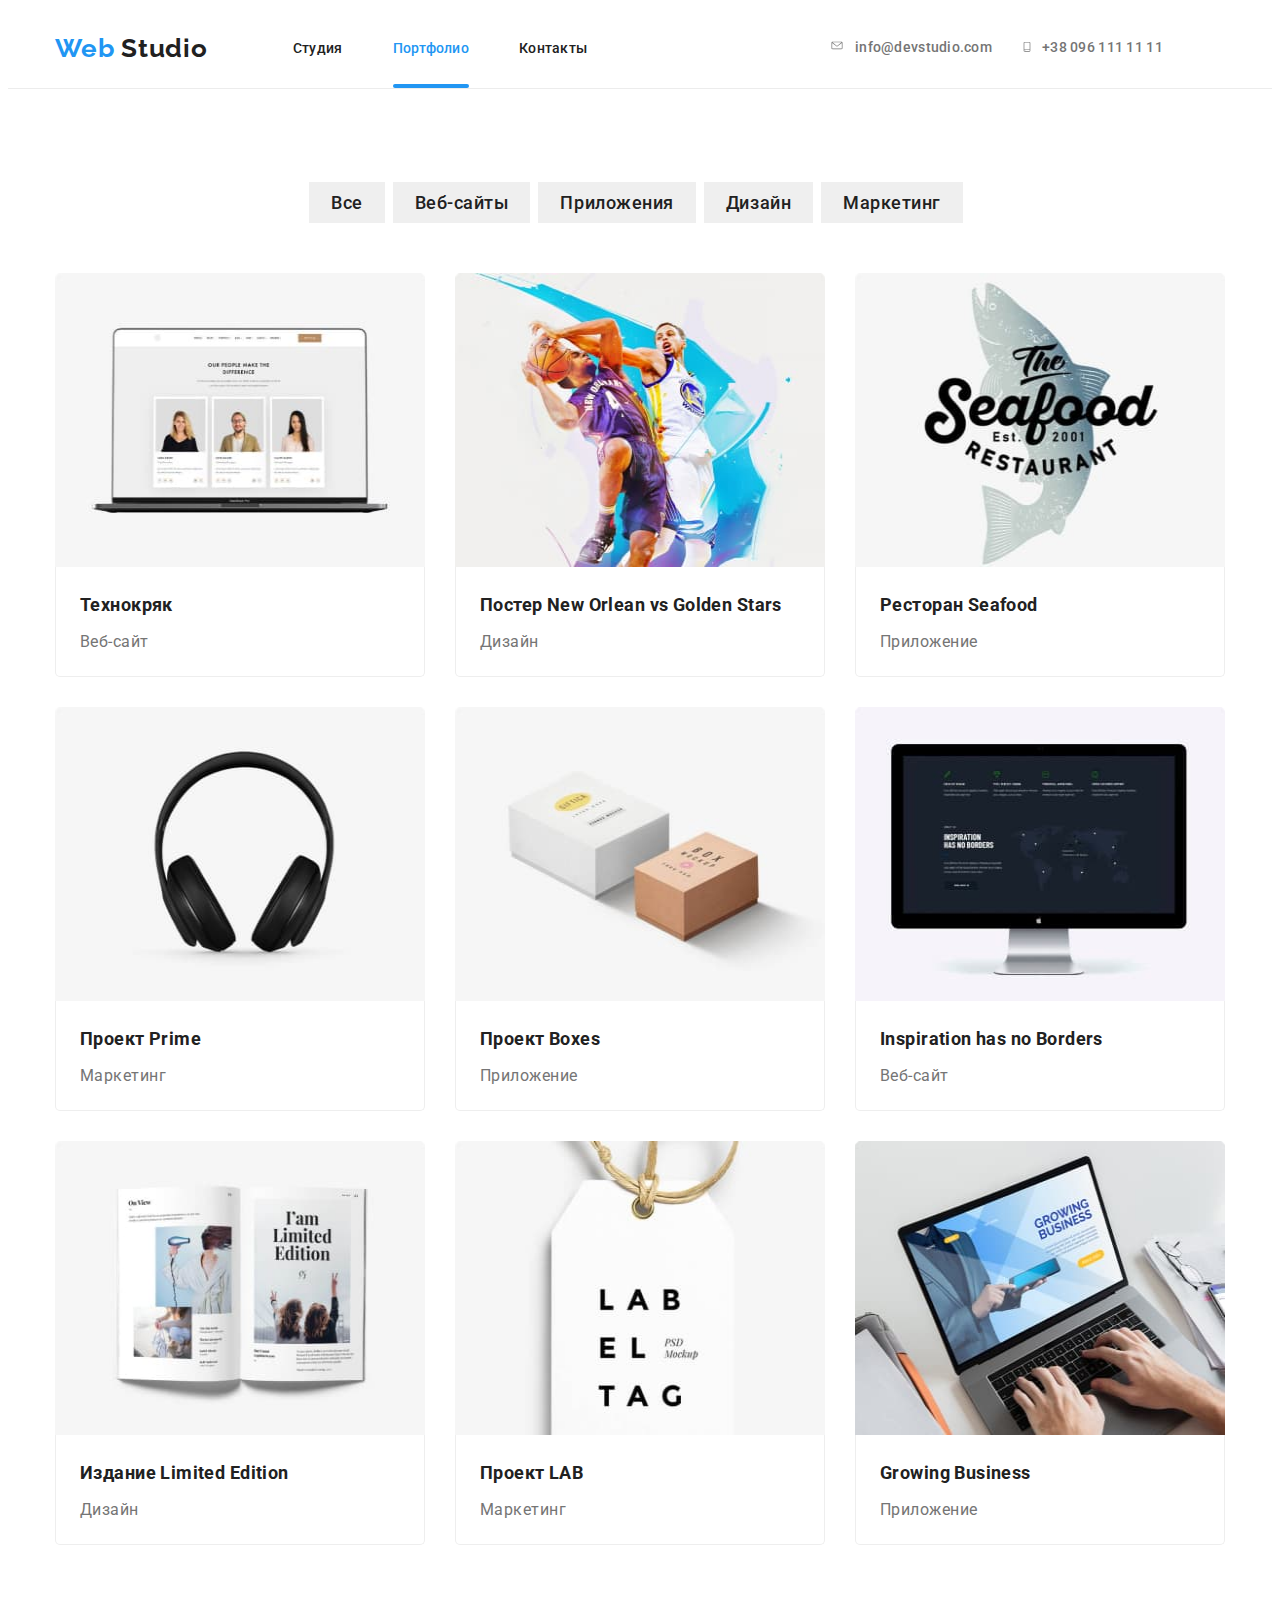
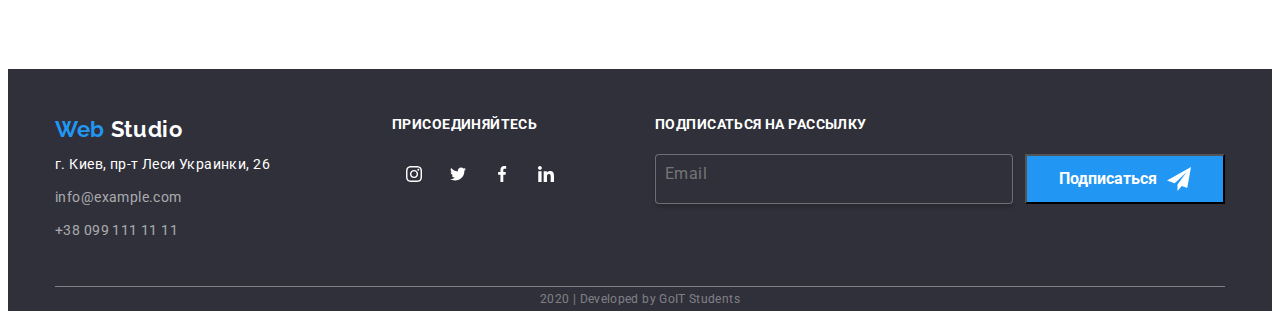
==== Portfolio.html @ 29124681 "Add files via upload" ====
<!DOCTYPE html>
<html lang="en">
  <head>
    <meta charset="UTF-8" />
    <meta name="viewport" content="width=p, initial-scale=1.0" />
    <title>goit-markup-hw</title>
    <link
      href="https://fonts.googleapis.com/css2?family=Raleway:wght@700&family=Roboto:wght@400;500;700&display=swap"
      rel="stylesheet"
    />
    <link rel="stylesheet" href="./css/portfolio.min.css" />
  </head>
  <body>
    <!--Шапка-->
    <header class="header">
      <div class="contener header-flex">
         <a href="./index.html" class="header-logo"><span class="logo"> Web </span> Studio</a>
         <nav class="header-nav">
           <button type="button" class="button__hmenu is-open" data-menu-button>
            <svg class="button__svg" width="40" height="40">
              <use class="cross" href=./images/sprite1.svg#icon-hmenu></use>
              <use class="menu" href=./images/sprite1.svg#icon-hcross></use>
            </svg>
           </button>
           <div class="head__menu" data-menu>
            <ul class="header-list">
              <li class="haeder-item"><a href="./index.html" class="haeder-link ">Студия</a></li>
              <li class="haeder-item"><a href="./Portfolio.html" class="haeder-link active">Портфолио</a></li>
              <li class="haeder-item"><a href="" class="haeder-link">Контакты</a></li>
            </ul>
            <address class="haedernav-address">
               <ul class="header-address">
                 <li class="haeder-info">
                  <a href="" class="hinfo-link">
                    <svg class="hinfo__envelope">
                      <use href=./images/sprite.svg#icon-henvelope></use>
                    </svg>
                   <span class="info-convert">info@devstudio.com</span> 
                  </a>
                 </li>
                 <li class="haeder-info">
                  
                    <a href="" class="hinfo-link">
                      <svg class="hinfo__smartphone">
                        <use href=./images/sprite.svg#icon-hsmartphone></use>
                      </svg>
                     <span class="info-span">+38 096 111 11 11</span></a>
                  </li>
               </ul>
            </address>     
            </div>  
         </nav>
      </div>
    </header>
    <!--Кнопки-->
    <section class="Button">
      <div class="contener btnpadding">
      <h2 class="Picture-visibl">Кнопки</h2>
      <ul class="button-list">
        <li class="button__item"><button type="button" class="button-link">Все</button></li>
        <li class="button__item"><button type="button" class="button-link">Веб-сайты</button></li>
        <li class="button__item"><button type="button" class="button-link">Приложения</button></li>
        <li class="button__item"><button type="button" class="button-link">Дизайн</button></li>
        <li class="button__item"><button type="button" class="button-link">Маркетинг</button></li>
      </ul>
      </div>
    </section>
    <!--Картинки-->
    <section class="Picture">
      <div class="contener">
         <h1 class="Picture-visibl">Наши работы</h1>
         <ul class="picture-list">
           <li class="picture-item">
              <a href="" class="picture-link">
              
                <img 
                src="./images/portpholio/img.jpg"
                alt="Веб-сайты"
                class="picture__img"
                />
                <p class="picture-fon">
                  Технокряк это современная площадка распространения коронавируса.
                  Компании используют эту платформу для цифрового шпионажа и атак
                  на защищённые сервера конкурентов.
                </p>
              <div class="picture-footer">
                  <h3 class="item-h3">Технокряк</h3>
                  <p class="picture-p">Веб-сайт</p>
                </div>
               
               
               
             </a>
           </li>
           <li class="picture-item">
             <a href="" class="picture-link">
              <img
              src="./images/portpholio/img1.jpg"
              alt="Постер"
              class="picture__img"
            />
            <p class="picture-fon">
              Технокряк это современная площадка распространения коронавируса.
              Компании используют эту платформу для цифрового шпионажа и атак
              на защищённые сервера конкурентов.
            </p>
            <div class="picture-footer">
            <h3 class="item-h3">Постер New Orlean vs Golden Stars</h3>
            <p class="picture-p">Дизайн</p>
            </div>
           
              
           
          </a>
           </li>
           <li class="picture-item">
          <a href="" class="picture-link">
            <img
              src="./images/portpholio/img2.jpg"
              alt="Веб-сайты"
              class="picture__img"
            />
            <p class="picture-fon">
              Технокряк это современная площадка распространения коронавируса.
              Компании используют эту платформу для цифрового шпионажа и атак
              на защищённые сервера конкурентов.
          </p>
            <div class="picture-footer">
            <h3 class="item-h3">Ресторан Seafood</h3>
            <p class="picture-p">Приложение</p>
            </div>

            
      
          </a>
           </li>
           <li class="picture-item">
          <a href="" class="picture-link">
            <img
              src="./images/portpholio/img3.jpg"
              alt="Веб-сайты"
              class="picture__img"
            />
            <p class="picture-fon">
              Технокряк это современная площадка распространения коронавируса.
              Компании используют эту платформу для цифрового шпионажа и атак
              на защищённые сервера конкурентов.
            </p>
            <div class="picture-footer">
            <h3 class="item-h3">Проект Prime</h3>
            <p class="picture-p">Маркетинг</p>
            </div>
            
              
          
          </a>
           </li>
           <li class="picture-item">
          <a href="" class="picture-link">
            <img
              src="./images/portpholio/img4.jpg"
              alt="Веб-сайты"
              class="picture__img"
            />
            <p class="picture-fon">
              Технокряк это современная площадка распространения коронавируса.
              Компании используют эту платформу для цифрового шпионажа и атак
              на защищённые сервера конкурентов.
            </p>
            <div class="picture-footer">
            <h3 class="item-h3">Проект Boxes</h3>
            <p class="picture-p">Приложение</p>
            </div>
            
              
           
          </a>
          </li>
          <li class="picture-item">
          <a href="" class="picture-link">
            <img
              src="./images/portpholio/img5.jpg"
              alt="Веб-сайты"
              class="picture__img"
            />
            <p class="picture-fon">
              Технокряк это современная площадка распространения коронавируса.
              Компании используют эту платформу для цифрового шпионажа и атак
              на защищённые сервера конкурентов.
            </p>
            <div class="picture-footer">
            <h3 class="item-h3">Inspiration has no Borders</h3>
            <p class="picture-p">Веб-сайт</p>
            </div>
              
        
          </a>
          </li>
          <li class="picture-item">
          <a href="" class="picture-link">
            <img
              src="./images/portpholio/img6.jpg"
              alt="Веб-сайты"
              class="picture__img"
            />
            <p class="picture-fon">
              Технокряк это современная площадка распространения коронавируса.
              Компании используют эту платформу для цифрового шпионажа и атак
              на защищённые сервера конкурентов.
            </p>
            <div class="picture-footer">
            <h3 class="item-h3">Издание Limited Edition</h3>
            <p class="picture-p">Дизайн</p>
            </div>
            
              
            
          </a>
          </li>
          <li class="picture-item">
          <a href="" class="picture-link">
            <img
              src="./images/portpholio/img7.jpg"
              alt="Веб-сайты"
              class="picture__img"
            />
            <p class="picture-fon">
              Технокряк это современная площадка распространения коронавируса.
              Компании используют эту платформу для цифрового шпионажа и атак
              на защищённые сервера конкурентов.
            </p>
            <div class="picture-footer">
            <h3 class="item-h3">Проект LAB</h3>
            <p class="picture-p">Маркетинг</p>
            </div>
            
              
            
          </a>
          </li>
          <li class="picture-item">
          <a href="" class="picture-link">
            <img
              src="./images/portpholio/img8.jpg"
              alt="Веб-сайты"
              class="picture__img"
            />
            <p class="picture-fon">
              Технокряк это современная площадка распространения коронавируса.
              Компании используют эту платформу для цифрового шпионажа и атак
              на защищённые сервера конкурентов.
            </p>
            <div class="picture-footer">
            <h3 class="item-h3">Growing Business</h3>
            <p class="picture-p">Приложение</p>
            </div>
                
          </a>
          </li>
         </ul>
      </div>
    </section>
    <!--Подвал-->
    <footer class="footer">
      <div class="contener footer-padding footer-flex">
      <section class="coordinat">
        <h2 class="Picture-visibl"> наши координаты</h2>
        <a href="" class="footer-logo"
          ><span class="logo"> Web </span> Studio</a>
        <address>
          <p class="footer-addres">г. Киев, пр-т Леси Украинки, 26</p>
          <ul class="faddress-list">
            <li class="faddress-item"><a href="" class="footer-info">info@example.com</a></li>
            <li class="faddress-item">
              <a href="tel:+380961111111" class="footer-info"
                >+38 099 111 11 11</a
              >
            </li>
          </ul>
        </address>
      </section>
      <section >
        <h2 class="footer-h flink prisoed">присоединяйтесь</h2>
        <ul class="flink-list">
          <li class="footer-link">
            <a href="" aria-label="ссылка на Инстаграм" class="flink-link"
              ><svg class="footer__svg">
                <use href=./images/sprite.svg#icon-footerinstagram></use>
              </svg></a>
          </li>
          <li class="footer-link">
            <a href="" aria-label="ссылка на Твиттер" class="flink-link"
              ><svg class="footer__svg">
                <use href=./images/sprite.svg#icon-footertwitter></use>
              </svg></a>
          </li>
          <li class="footer-link">
            <a href="" aria-label="ссылка на Фейсбук" class="flink-link"
              ><svg class="footer__svg">
                <use href=./images/sprite.svg#icon-footerfacebook></use>
              </svg></a>
          </li>
          <li class="footer-link">
            <a href="" aria-label="ссылка на линкИн" class="flink-link"
              ><svg class="footer__svg">
                <use href=./images/sprite.svg#icon-footerlinkedin></use>
              </svg></a>
          </li>
        </ul>
      </section>

      <section>
        <h2 class="footer-h flink podpiska">подписаться на рассылку</h2>
        <form action="">
          <div class="fform__div">
            <label >
            <input type="text" class="footer__input" placeholder=" ">
            <span class="fform__span">Email</span>
           </label>
         
          <button class="footer__button">Подписаться</button>
        </div>
        </form>
      </section>
    

      </div>
      <div class="contener">
       <p class="footer-copy">2020 | Developed by GoIT Students</p>
      </div>
     
    </footer>

    <script src="./js/menu.js"></script>
  </body>
</html>
---- css/portfolio.min.css ----
html{-webkit-box-sizing:border-box;box-sizing:border-box}*,*::before,*::after{-webkit-box-sizing:inherit;box-sizing:inherit}body{font-family:Roboto, sans-serif;font-style:normal;font-size:14px;line-height:1.71;letter-spacing:0.03em;color:#757575;background-color:#fff}h1,h2,h3,h4,h5,h6{margin:0;padding:0;color:#212121}p{margin:0}a{display:block;margin:0;padding:0;text-decoration:none}ul{margin:0;padding:0;list-style:none}img{display:block;margin:0;padding:0}.contener{padding-right:15px;padding-left:15px;margin-left:auto;margin-right:auto}@media screen and (min-width: 480px){.contener{width:480px}}@media screen and (min-width: 768px){.contener{width:768px}}@media screen and (min-width: 1200px){.contener{width:1200px}}.header{position:relative;color:#212121;border-bottom:1px solid #ECECEC}.hinfo__envelope{width:16px;height:11px;margin-right:10px;-webkit-transition:fill 250ms cubic-bezier(0.4, 0, 0.2, 1);transition:fill 250ms cubic-bezier(0.4, 0, 0.2, 1);fill:#757575}.hinfo-link:hover .hinfo__envelope{fill:#2196f3}.hinfo-link:focus .hinfo__envelope{fill:#2196f3}.hinfo__smartphone{width:10px;height:14px;margin-right:10px;-webkit-transition:fill 250ms cubic-bezier(0.4, 0, 0.2, 1);transition:fill 250ms cubic-bezier(0.4, 0, 0.2, 1);fill:#757575}.hinfo-link:hover .hinfo__smartphone{fill:#2196f3}.hinfo-link:focus .hinfo__smartphone{fill:#2196f3}.header-logo{margin-right:85px;font-family:Raleway;font-style:normal;font-weight:700;font-size:26px;line-height:1.19;letter-spacing:0.03em;color:#212121}.header .logo{color:#2196f3}.header-flex{display:-webkit-box;display:-ms-flexbox;display:flex;-webkit-box-align:center;-ms-flex-align:center;align-items:center}@media screen and (min-width: 768px){.header-list{display:-webkit-box;display:-ms-flexbox;display:flex;-webkit-box-align:center;-ms-flex-align:center;align-items:center}}@media screen and (min-width: 1200px){.header-address{display:-webkit-box;display:-ms-flexbox;display:flex;-webkit-box-align:center;-ms-flex-align:center;align-items:center}}@media screen and (min-width: 1200px){.header-nav{display:-webkit-box;display:-ms-flexbox;display:flex;-webkit-box-pack:justify;-ms-flex-pack:justify;justify-content:space-between;width:900px}}@media screen and (min-width: 480px){.haeder-item{text-align:center}}@media screen and (min-width: 768px){.haeder-item:not(:last-child){margin-right:50px}}.haeder-link{display:inline-block;padding-top:32px;padding-bottom:32px;font-family:Roboto;font-style:normal;font-weight:500;font-size:14px;line-height:16px;letter-spacing:0.02em;-webkit-transition:color 250ms cubic-bezier(0.4, 0, 0.2, 1);transition:color 250ms cubic-bezier(0.4, 0, 0.2, 1);color:#212121}.haeder-link:hover,.haeder-link:focus{color:#2196f3}.haeder-item:last-child{margin-right:0}@media screen and (min-width: 480px){.haeder-info{display:-webkit-box;display:-ms-flexbox;display:flex;-webkit-box-orient:vertical;-webkit-box-direction:normal;-ms-flex-direction:column;flex-direction:column;-webkit-box-align:center;-ms-flex-align:center;align-items:center}.haeder-info:not(:last-child){margin-bottom:16px}}@media screen and (min-width: 768px){.haeder-info{display:-webkit-box;display:-ms-flexbox;display:flex;-webkit-box-orient:vertical;-webkit-box-direction:normal;-ms-flex-direction:column;flex-direction:column}}@media screen and (min-width: 1200px){.haeder-info{display:-webkit-box;display:-ms-flexbox;display:flex;-webkit-box-orient:horizontal;-webkit-box-direction:normal;-ms-flex-direction:row;flex-direction:row;-webkit-box-align:center;-ms-flex-align:center;align-items:center}.haeder-info:not(:last-child){margin-right:30px;margin-bottom:0px}}.hlink-img{margin-right:10px}.hinfo-link{display:-webkit-box;display:-ms-flexbox;display:flex;font-family:Roboto;font-style:normal;font-weight:500;font-size:14px;line-height:1.14;letter-spacing:0.02em;-webkit-transition:color 250ms cubic-bezier(0.4, 0, 0.2, 1);transition:color 250ms cubic-bezier(0.4, 0, 0.2, 1);color:#757575}.hinfo-link:hover,.hinfo-link:focus{color:#2196f3}.haeder-info:last-child{margin-right:0}.active{position:relative;color:#2196f3}.active::after{position:absolute;bottom:0;left:0;content:'';display:block;width:100%;height:4px;border-radius:2px;background:#2196f3}.button__hmenu{display:block;margin-left:165px;width:40px;height:40px;padding:0;border:none}.button__hmenu .cross{display:none}.button__hmenu.is-open .cross{display:block}.button__hmenu.is-open .menu{display:none}@media screen and (min-width: 768px){.button__hmenu{display:none}}@media screen and (min-width: 480px){.head__menu{display:none;position:absolute;top:100%;left:0;width:100%;background-color:#fff}}@media screen and (min-width: 768px){.head__menu{position:static;display:-webkit-box;display:-ms-flexbox;display:flex;-webkit-box-pack:justify;-ms-flex-pack:justify;justify-content:space-between;-webkit-box-align:center;-ms-flex-align:center;align-items:center;width:500px}}@media screen and (min-width: 1200px){.head__menu{position:static;display:-webkit-box;display:-ms-flexbox;display:flex;-webkit-box-pack:justify;-ms-flex-pack:justify;justify-content:space-between;-webkit-box-align:center;-ms-flex-align:center;align-items:center;position:static;width:870px}}.head__menu.is-open{display:block}.footer{color:#fff;background-color:#2f303a}@media screen and (min-width: 768px){.footer-flex{display:-webkit-box;display:-ms-flexbox;display:flex;-ms-flex-wrap:wrap;flex-wrap:wrap}}@media screen and (min-width: 1200px){.footer-flex{display:-webkit-box;display:-ms-flexbox;display:flex;-webkit-box-pack:justify;-ms-flex-pack:justify;justify-content:space-between}}@media screen and (min-width: 768px){.coordinat{width:50%}}@media screen and (min-width: 1200px){.coordinat{width:250px}}.Picture-visibl{display:none}.footer-padding{padding-top:48px;padding-bottom:28px}.footer-h{font-weight:700;font-size:14px;line-height:1.14;letter-spacing:0.03em;text-transform:uppercase;color:#fff}.footer-logo{margin-bottom:10px;display:inline-block;font-family:Raleway;font-style:normal;font-weight:700;font-size:22px;line-height:1.18;letter-spacing:0.03em;color:#fff;text-align:center}@media screen and (min-width: 480px){.footer-logo{margin-left:163px}}@media screen and (min-width: 768px){.footer-logo{margin-left:115px}}@media screen and (min-width: 1200px){.footer-logo{margin-left:0}}.logo{color:#2196f3}.footer-addres{margin-top:0;margin-bottom:9px;font-family:Roboto;font-style:normal;font-weight:normal;font-size:14px;line-height:1.71;letter-spacing:0.03em}@media screen and (min-width: 480px){.footer-addres{text-align:center}}@media screen and (min-width: 768px){.footer-addres{text-align:left;margin-left:76px}}@media screen and (min-width: 1200px){.footer-addres{margin-left:0}}@media screen and (max-width: 767px){.faddress-list{margin-bottom:60px}}@media screen and (min-width: 1200px){.faddress-list{margin-bottom:0}}.faddress-item{margin-bottom:9px}.faddress-item:last-child{margin-bottom:0}.footer-info{padding:0;margin:0;font-style:normal;font-weight:normal;font-size:14px;line-height:1.71;letter-spacing:0.03em;color:rgba(255,255,255,0.6)}@media screen and (min-width: 480px){.footer-info{text-align:center}}@media screen and (min-width: 768px){.footer-info{text-align:left;margin-left:115px}}@media screen and (min-width: 1200px){.footer-info{margin-left:0}}.flink{margin-bottom:21px}@media screen and (min-width: 480px){.flink{text-align:center}}@media screen and (min-width: 1200px){.flink{text-align:left;margin-left:0}}.flink-list{display:-webkit-box;display:-ms-flexbox;display:flex;-webkit-box-pack:center;-ms-flex-pack:center;justify-content:center}@media screen and (min-width: 480px){.flink-list{margin-bottom:60px}}@media screen and (min-width: 768px){.flink-list{margin-left:100px}}@media screen and (min-width: 1200px){.flink-list{margin-left:0}}@media screen and (min-width: 768px){.prisoed{margin-left:120px}}@media screen and (min-width: 1200px){.prisoed{margin-left:0}}@media screen and (min-width: 768px){.podpiska{margin-left:180px}}@media screen and (min-width: 1200px){.podpiska{margin-left:0}}.flink-link{width:44px;height:44px;border-radius:50%}.flink-link:hover,.flink-link:focus{background-color:#2196f3}.footer__svg{width:20px;height:20px;margin-top:12px;margin-left:12px}.footer-copy{margin-top:0;font-weight:normal;font-size:12px;line-height:2;text-align:center;letter-spacing:0.03em;border-top:1px solid rgba(255,255,255,0.4);color:rgba(255,255,255,0.4)}.footer__svg{width:20px;height:16px}.fform__div{position:relative}@media screen and (min-width: 1200px){.fform__div{display:-webkit-box;display:-ms-flexbox;display:flex}}.footer__input{width:450px;height:50px;margin-bottom:20px;font-family:Roboto;font-style:normal;font-weight:normal;font-size:16px;line-height:20px;color:#fff;background-color:#2f303a;border:1px solid rgba(255,255,255,0.3);-webkit-box-shadow:0px 4px 4px rgba(0,0,0,0.15);box-shadow:0px 4px 4px rgba(0,0,0,0.15);border-radius:4px}@media screen and (min-width: 768px){.footer__input{margin-left:150px}}@media screen and (min-width: 1200px){.footer__input{width:358px;margin-right:12px;margin-left:0}}.fform__span{position:absolute;top:10px;left:155px;font-family:Roboto;font-style:normal;font-weight:normal;font-size:16px;line-height:20px;color:#757575}.footer__input:focus+.fform__span{top:-20px}.footer__input:not(:placeholder-shown)+.fform__span{top:-20px}@media screen and (min-width: 1200px){.fform__span{left:10px}}.footer__button{width:200px;height:50px;font-family:Roboto;font-style:normal;font-weight:bold;font-size:16px;line-height:30px;display:-webkit-box;display:-ms-flexbox;display:flex;-webkit-box-align:center;-ms-flex-align:center;align-items:center;-webkit-box-pack:center;-ms-flex-pack:center;justify-content:center;text-align:center;color:#fff;background-color:#2196f3}@media screen and (min-width: 480px){.footer__button{margin-left:140px}}@media screen and (min-width: 768px){.footer__button{margin-left:270px}}@media screen and (min-width: 1200px){.footer__button{margin-left:0}}.footer__button:after{content:'';width:24px;height:24px;display:block;margin-left:10px;background-image:url(../images/logo/footerSend.svg)}.btnpadding{padding-top:93px}.button-list{padding-bottom:50px;display:-webkit-box;display:-ms-flexbox;display:flex;-ms-flex-wrap:wrap;flex-wrap:wrap;-webkit-box-pack:center;-ms-flex-pack:center;justify-content:center}@media screen and (min-width: 480px){.button__item:nth-child(-n+3){margin-bottom:15px}}@media screen and (min-width: 768px){.button__item:nth-child(-n+3){margin-bottom:0}}.button-link{margin-right:8px;padding-top:6px;padding-right:22px;padding-bottom:6px;padding-left:22px;font-family:Roboto;font-style:normal;font-weight:500;font-size:18px;line-height:1.62;text-align:center;letter-spacing:0.03em;border:none;color:#212121}.button-link:hover,.button-link:focus{color:#fff;background-color:#2196f3}.Picture-visibl{display:none}@media screen and (min-width: 768px){.picture-list{display:-webkit-box;display:-ms-flexbox;display:flex;-ms-flex-wrap:wrap;flex-wrap:wrap}}@media screen and (min-width: 1200px){.picture-list{display:-webkit-box;display:-ms-flexbox;display:flex;-ms-flex-wrap:wrap;flex-wrap:wrap;-webkit-box-align:center;-ms-flex-align:center;align-items:center;padding-bottom:94px}}.picture-item{position:relative;margin-top:0;margin-bottom:30px;border-top-left-radius:5px;border-top-right-radius:5px;overflow:hidden}.picture-item:hover{-webkit-box-shadow:1px 4px 6px rgba(0,0,0,0.16),0px 4px 4px rgba(0,0,0,0.06),0px 1px 1px rgba(0,0,0,0.12);box-shadow:1px 4px 6px rgba(0,0,0,0.16),0px 4px 4px rgba(0,0,0,0.06),0px 1px 1px rgba(0,0,0,0.12)}.picture-item:focus{-webkit-box-shadow:1px 4px 6px rgba(0,0,0,0.16),0px 4px 4px rgba(0,0,0,0.06),0px 1px 1px rgba(0,0,0,0.12);box-shadow:1px 4px 6px rgba(0,0,0,0.16),0px 4px 4px rgba(0,0,0,0.06),0px 1px 1px rgba(0,0,0,0.12)}.picture-link:focus .picture-item{-webkit-box-shadow:1px 4px 6px rgba(0,0,0,0.16),0px 4px 4px rgba(0,0,0,0.06),0px 1px 1px rgba(0,0,0,0.12);box-shadow:1px 4px 6px rgba(0,0,0,0.16),0px 4px 4px rgba(0,0,0,0.06),0px 1px 1px rgba(0,0,0,0.12)}@media screen and (min-width: 480px){.picture-item{width:450px}}@media screen and (min-width: 768px){.picture-item{width:354px}.picture-item:nth-child(2n+1){margin-right:30px}}@media screen and (min-width: 1200px){.picture-item{width:370px;margin-right:30px}.picture-item:nth-child(3n){margin-right:0}}@media screen and (min-width: 480px){.picture__img{width:450px;height:294px}}@media screen and (min-width: 768px){.picture__img{width:354px;height:294px}}@media screen and (min-width: 1200px){.picture__img{width:370px;height:294px}}.picture-footer{padding-left:24px;padding-right:24px;padding-top:20px;border-left:1px solid #eee;border-right:1px solid #eee;border-bottom:1px solid #eee;border-bottom-left-radius:5px;border-bottom-right-radius:5px;overflow:hidden}@media screen and (min-width: 480px){.picture-footer{width:450px}}@media screen and (min-width: 768px){.picture-footer{width:354px}}@media screen and (min-width: 1200px){.picture-footer{width:370px}}.picture-link{display:block}.item-h3{margin-bottom:4px;font-family:Roboto;font-style:normal;font-weight:700;font-size:18px;line-height:2;color:#212121}.picture-p{margin-top:0;margin-bottom:19px;font-family:Roboto;font-style:normal;font-weight:normal;font-size:16px;line-height:1.88;letter-spacing:0.03em;color:#757575}.picture-fon{position:absolute;top:0;left:0;opacity:0;-webkit-transform:translateY(294px);transform:translateY(294px);padding-top:63px;padding-right:24px;padding-bottom:63px;padding-left:24px;-webkit-transition:opacity 250ms cubic-bezier(0.4, 0, 0.2, 1),-webkit-transform 250ms cubic-bezier(0.4, 0, 0.2, 1);transition:opacity 250ms cubic-bezier(0.4, 0, 0.2, 1),-webkit-transform 250ms cubic-bezier(0.4, 0, 0.2, 1);transition:transform 250ms cubic-bezier(0.4, 0, 0.2, 1),opacity 250ms cubic-bezier(0.4, 0, 0.2, 1);transition:transform 250ms cubic-bezier(0.4, 0, 0.2, 1),opacity 250ms cubic-bezier(0.4, 0, 0.2, 1),-webkit-transform 250ms cubic-bezier(0.4, 0, 0.2, 1);font-weight:500;font-size:18px;line-height:1,55;color:#fff;background-color:#2196f3}@media screen and (min-width: 480px){.picture-fon{width:450px;height:294px}}@media screen and (min-width: 768px){.picture-fon{width:354px;height:294px}}@media screen and (min-width: 1200px){.picture-fon{width:370px;height:294px}}.picture-item:hover .picture-fon{-webkit-transform:translateY(0);transform:translateY(0);opacity:0.8}.picture-link:focus .picture-fon{-webkit-transform:translateY(0);transform:translateY(0);opacity:0.8}.picture-item:focus{-webkit-box-shadow:1px 4px 6px rgba(0,0,0,0.16),0px 4px 4px rgba(0,0,0,0.06),0px 1px 1px rgba(0,0,0,0.12);box-shadow:1px 4px 6px rgba(0,0,0,0.16),0px 4px 4px rgba(0,0,0,0.06),0px 1px 1px rgba(0,0,0,0.12)}.picture-link:focus{-webkit-box-shadow:1px 4px 6px rgba(0,0,0,0.16),0px 4px 4px rgba(0,0,0,0.06),0px 1px 1px rgba(0,0,0,0.12);box-shadow:1px 4px 6px rgba(0,0,0,0.16),0px 4px 4px rgba(0,0,0,0.06),0px 1px 1px rgba(0,0,0,0.12)}.picture-item:focus .picture-fon{-webkit-transform:translateY(0);transform:translateY(0);opacity:0.8}
/*# sourceMappingURL=portfolio.min.css.map */
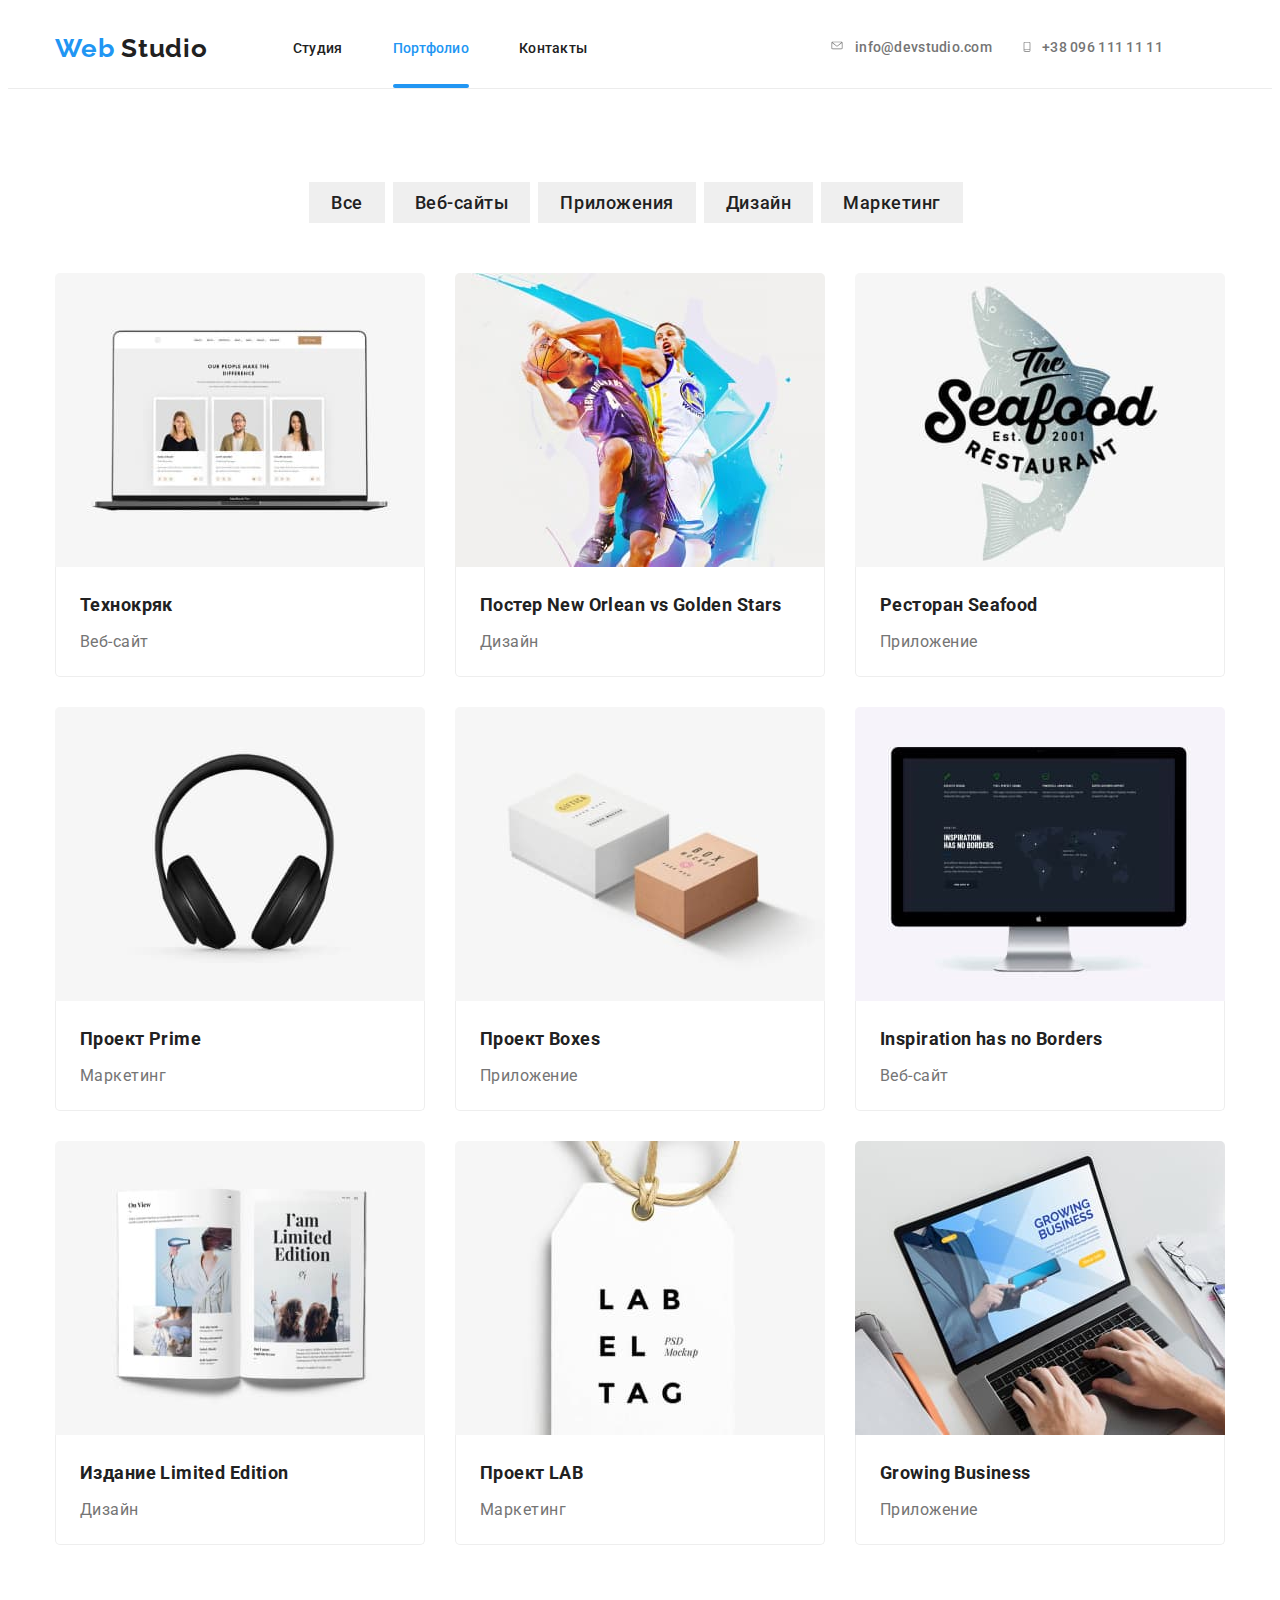
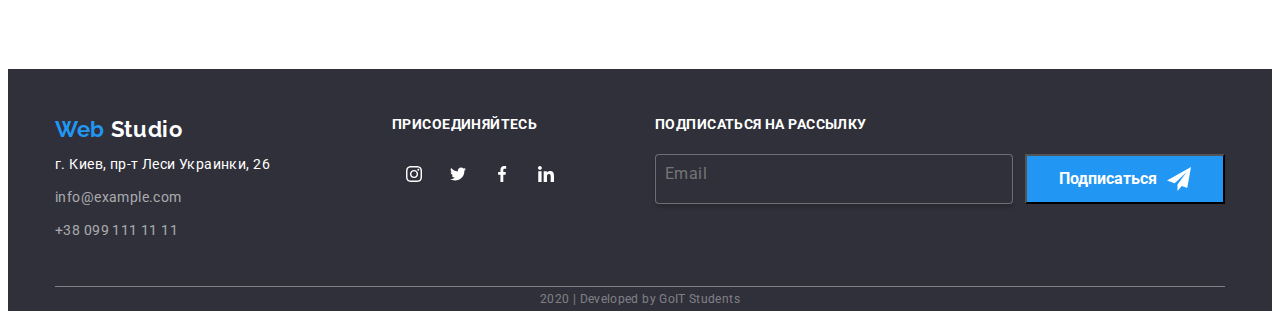
==== commit c2914d6e: "Add files via upload" ====
--- a/Portfolio.html
+++ b/Portfolio.html
@@ -74,6 +74,7 @@
               <a href="" class="picture-link">
               
                 <img 
+                srcset="./images/portfolio/img.jpg 1x, ./images/portfolio/img@2x.jpg 2x"
                 src="./images/portpholio/img.jpg"
                 alt="Веб-сайты"
                 class="picture__img"
@@ -95,6 +96,7 @@
            <li class="picture-item">
              <a href="" class="picture-link">
               <img
+              srcset="./images/portfolio/img1.jpg 1x, ./images/portfolio/img1@2x.jpg 2x"
               src="./images/portpholio/img1.jpg"
               alt="Постер"
               class="picture__img"
@@ -116,6 +118,7 @@
            <li class="picture-item">
           <a href="" class="picture-link">
             <img
+            srcset="./images/portfolio/img2.jpg 1x, ./images/portfolio/img2@2x.jpg 2x"
               src="./images/portpholio/img2.jpg"
               alt="Веб-сайты"
               class="picture__img"
@@ -137,6 +140,7 @@
            <li class="picture-item">
           <a href="" class="picture-link">
             <img
+            srcset="./images/portfolio/img3.jpg 1x, ./images/portfolio/img3@2x.jpg 2x"
               src="./images/portpholio/img3.jpg"
               alt="Веб-сайты"
               class="picture__img"
@@ -158,6 +162,7 @@
            <li class="picture-item">
           <a href="" class="picture-link">
             <img
+            srcset="./images/portfolio/img4.jpg 1x, ./images/portfolio/img4@2x.jpg 2x"
               src="./images/portpholio/img4.jpg"
               alt="Веб-сайты"
               class="picture__img"
@@ -179,6 +184,7 @@
           <li class="picture-item">
           <a href="" class="picture-link">
             <img
+            srcset="./images/portfolio/img5.jpg 1x, ./images/portfolio/img5@2x.jpg 2x"
               src="./images/portpholio/img5.jpg"
               alt="Веб-сайты"
               class="picture__img"
@@ -199,6 +205,7 @@
           <li class="picture-item">
           <a href="" class="picture-link">
             <img
+            srcset="./images/portfolio/img6.jpg 1x, ./images/portfolio/img6@2x.jpg 2x"
               src="./images/portpholio/img6.jpg"
               alt="Веб-сайты"
               class="picture__img"
@@ -220,6 +227,7 @@
           <li class="picture-item">
           <a href="" class="picture-link">
             <img
+            srcset="./images/portfolio/img7.jpg 1x, ./images/portfolio/img7@2x.jpg 2x"
               src="./images/portpholio/img7.jpg"
               alt="Веб-сайты"
               class="picture__img"
@@ -241,6 +249,7 @@
           <li class="picture-item">
           <a href="" class="picture-link">
             <img
+            srcset="./images/portfolio/img8.jpg 1x, ./images/portfolio/img8@2x.jpg 2x"
               src="./images/portpholio/img8.jpg"
               alt="Веб-сайты"
               class="picture__img"
--- a/css/portfolio.min.css
+++ b/css/portfolio.min.css
@@ -1,2 +1,2 @@
-html{-webkit-box-sizing:border-box;box-sizing:border-box}*,*::before,*::after{-webkit-box-sizing:inherit;box-sizing:inherit}body{font-family:Roboto, sans-serif;font-style:normal;font-size:14px;line-height:1.71;letter-spacing:0.03em;color:#757575;background-color:#fff}h1,h2,h3,h4,h5,h6{margin:0;padding:0;color:#212121}p{margin:0}a{display:block;margin:0;padding:0;text-decoration:none}ul{margin:0;padding:0;list-style:none}img{display:block;margin:0;padding:0}.contener{padding-right:15px;padding-left:15px;margin-left:auto;margin-right:auto}@media screen and (min-width: 480px){.contener{width:480px}}@media screen and (min-width: 768px){.contener{width:768px}}@media screen and (min-width: 1200px){.contener{width:1200px}}.header{position:relative;color:#212121;border-bottom:1px solid #ECECEC}.hinfo__envelope{width:16px;height:11px;margin-right:10px;-webkit-transition:fill 250ms cubic-bezier(0.4, 0, 0.2, 1);transition:fill 250ms cubic-bezier(0.4, 0, 0.2, 1);fill:#757575}.hinfo-link:hover .hinfo__envelope{fill:#2196f3}.hinfo-link:focus .hinfo__envelope{fill:#2196f3}.hinfo__smartphone{width:10px;height:14px;margin-right:10px;-webkit-transition:fill 250ms cubic-bezier(0.4, 0, 0.2, 1);transition:fill 250ms cubic-bezier(0.4, 0, 0.2, 1);fill:#757575}.hinfo-link:hover .hinfo__smartphone{fill:#2196f3}.hinfo-link:focus .hinfo__smartphone{fill:#2196f3}.header-logo{margin-right:85px;font-family:Raleway;font-style:normal;font-weight:700;font-size:26px;line-height:1.19;letter-spacing:0.03em;color:#212121}.header .logo{color:#2196f3}.header-flex{display:-webkit-box;display:-ms-flexbox;display:flex;-webkit-box-align:center;-ms-flex-align:center;align-items:center}@media screen and (min-width: 768px){.header-list{display:-webkit-box;display:-ms-flexbox;display:flex;-webkit-box-align:center;-ms-flex-align:center;align-items:center}}@media screen and (min-width: 1200px){.header-address{display:-webkit-box;display:-ms-flexbox;display:flex;-webkit-box-align:center;-ms-flex-align:center;align-items:center}}@media screen and (min-width: 1200px){.header-nav{display:-webkit-box;display:-ms-flexbox;display:flex;-webkit-box-pack:justify;-ms-flex-pack:justify;justify-content:space-between;width:900px}}@media screen and (min-width: 480px){.haeder-item{text-align:center}}@media screen and (min-width: 768px){.haeder-item:not(:last-child){margin-right:50px}}.haeder-link{display:inline-block;padding-top:32px;padding-bottom:32px;font-family:Roboto;font-style:normal;font-weight:500;font-size:14px;line-height:16px;letter-spacing:0.02em;-webkit-transition:color 250ms cubic-bezier(0.4, 0, 0.2, 1);transition:color 250ms cubic-bezier(0.4, 0, 0.2, 1);color:#212121}.haeder-link:hover,.haeder-link:focus{color:#2196f3}.haeder-item:last-child{margin-right:0}@media screen and (min-width: 480px){.haeder-info{display:-webkit-box;display:-ms-flexbox;display:flex;-webkit-box-orient:vertical;-webkit-box-direction:normal;-ms-flex-direction:column;flex-direction:column;-webkit-box-align:center;-ms-flex-align:center;align-items:center}.haeder-info:not(:last-child){margin-bottom:16px}}@media screen and (min-width: 768px){.haeder-info{display:-webkit-box;display:-ms-flexbox;display:flex;-webkit-box-orient:vertical;-webkit-box-direction:normal;-ms-flex-direction:column;flex-direction:column}}@media screen and (min-width: 1200px){.haeder-info{display:-webkit-box;display:-ms-flexbox;display:flex;-webkit-box-orient:horizontal;-webkit-box-direction:normal;-ms-flex-direction:row;flex-direction:row;-webkit-box-align:center;-ms-flex-align:center;align-items:center}.haeder-info:not(:last-child){margin-right:30px;margin-bottom:0px}}.hlink-img{margin-right:10px}.hinfo-link{display:-webkit-box;display:-ms-flexbox;display:flex;font-family:Roboto;font-style:normal;font-weight:500;font-size:14px;line-height:1.14;letter-spacing:0.02em;-webkit-transition:color 250ms cubic-bezier(0.4, 0, 0.2, 1);transition:color 250ms cubic-bezier(0.4, 0, 0.2, 1);color:#757575}.hinfo-link:hover,.hinfo-link:focus{color:#2196f3}.haeder-info:last-child{margin-right:0}.active{position:relative;color:#2196f3}.active::after{position:absolute;bottom:0;left:0;content:'';display:block;width:100%;height:4px;border-radius:2px;background:#2196f3}.button__hmenu{display:block;margin-left:165px;width:40px;height:40px;padding:0;border:none}.button__hmenu .cross{display:none}.button__hmenu.is-open .cross{display:block}.button__hmenu.is-open .menu{display:none}@media screen and (min-width: 768px){.button__hmenu{display:none}}@media screen and (min-width: 480px){.head__menu{display:none;position:absolute;top:100%;left:0;width:100%;background-color:#fff}}@media screen and (min-width: 768px){.head__menu{position:static;display:-webkit-box;display:-ms-flexbox;display:flex;-webkit-box-pack:justify;-ms-flex-pack:justify;justify-content:space-between;-webkit-box-align:center;-ms-flex-align:center;align-items:center;width:500px}}@media screen and (min-width: 1200px){.head__menu{position:static;display:-webkit-box;display:-ms-flexbox;display:flex;-webkit-box-pack:justify;-ms-flex-pack:justify;justify-content:space-between;-webkit-box-align:center;-ms-flex-align:center;align-items:center;position:static;width:870px}}.head__menu.is-open{display:block}.footer{color:#fff;background-color:#2f303a}@media screen and (min-width: 768px){.footer-flex{display:-webkit-box;display:-ms-flexbox;display:flex;-ms-flex-wrap:wrap;flex-wrap:wrap}}@media screen and (min-width: 1200px){.footer-flex{display:-webkit-box;display:-ms-flexbox;display:flex;-webkit-box-pack:justify;-ms-flex-pack:justify;justify-content:space-between}}@media screen and (min-width: 768px){.coordinat{width:50%}}@media screen and (min-width: 1200px){.coordinat{width:250px}}.Picture-visibl{display:none}.footer-padding{padding-top:48px;padding-bottom:28px}.footer-h{font-weight:700;font-size:14px;line-height:1.14;letter-spacing:0.03em;text-transform:uppercase;color:#fff}.footer-logo{margin-bottom:10px;display:inline-block;font-family:Raleway;font-style:normal;font-weight:700;font-size:22px;line-height:1.18;letter-spacing:0.03em;color:#fff;text-align:center}@media screen and (min-width: 480px){.footer-logo{margin-left:163px}}@media screen and (min-width: 768px){.footer-logo{margin-left:115px}}@media screen and (min-width: 1200px){.footer-logo{margin-left:0}}.logo{color:#2196f3}.footer-addres{margin-top:0;margin-bottom:9px;font-family:Roboto;font-style:normal;font-weight:normal;font-size:14px;line-height:1.71;letter-spacing:0.03em}@media screen and (min-width: 480px){.footer-addres{text-align:center}}@media screen and (min-width: 768px){.footer-addres{text-align:left;margin-left:76px}}@media screen and (min-width: 1200px){.footer-addres{margin-left:0}}@media screen and (max-width: 767px){.faddress-list{margin-bottom:60px}}@media screen and (min-width: 1200px){.faddress-list{margin-bottom:0}}.faddress-item{margin-bottom:9px}.faddress-item:last-child{margin-bottom:0}.footer-info{padding:0;margin:0;font-style:normal;font-weight:normal;font-size:14px;line-height:1.71;letter-spacing:0.03em;color:rgba(255,255,255,0.6)}@media screen and (min-width: 480px){.footer-info{text-align:center}}@media screen and (min-width: 768px){.footer-info{text-align:left;margin-left:115px}}@media screen and (min-width: 1200px){.footer-info{margin-left:0}}.flink{margin-bottom:21px}@media screen and (min-width: 480px){.flink{text-align:center}}@media screen and (min-width: 1200px){.flink{text-align:left;margin-left:0}}.flink-list{display:-webkit-box;display:-ms-flexbox;display:flex;-webkit-box-pack:center;-ms-flex-pack:center;justify-content:center}@media screen and (min-width: 480px){.flink-list{margin-bottom:60px}}@media screen and (min-width: 768px){.flink-list{margin-left:100px}}@media screen and (min-width: 1200px){.flink-list{margin-left:0}}@media screen and (min-width: 768px){.prisoed{margin-left:120px}}@media screen and (min-width: 1200px){.prisoed{margin-left:0}}@media screen and (min-width: 768px){.podpiska{margin-left:180px}}@media screen and (min-width: 1200px){.podpiska{margin-left:0}}.flink-link{width:44px;height:44px;border-radius:50%}.flink-link:hover,.flink-link:focus{background-color:#2196f3}.footer__svg{width:20px;height:20px;margin-top:12px;margin-left:12px}.footer-copy{margin-top:0;font-weight:normal;font-size:12px;line-height:2;text-align:center;letter-spacing:0.03em;border-top:1px solid rgba(255,255,255,0.4);color:rgba(255,255,255,0.4)}.footer__svg{width:20px;height:16px}.fform__div{position:relative}@media screen and (min-width: 1200px){.fform__div{display:-webkit-box;display:-ms-flexbox;display:flex}}.footer__input{width:450px;height:50px;margin-bottom:20px;font-family:Roboto;font-style:normal;font-weight:normal;font-size:16px;line-height:20px;color:#fff;background-color:#2f303a;border:1px solid rgba(255,255,255,0.3);-webkit-box-shadow:0px 4px 4px rgba(0,0,0,0.15);box-shadow:0px 4px 4px rgba(0,0,0,0.15);border-radius:4px}@media screen and (min-width: 768px){.footer__input{margin-left:150px}}@media screen and (min-width: 1200px){.footer__input{width:358px;margin-right:12px;margin-left:0}}.fform__span{position:absolute;top:10px;left:155px;font-family:Roboto;font-style:normal;font-weight:normal;font-size:16px;line-height:20px;color:#757575}.footer__input:focus+.fform__span{top:-20px}.footer__input:not(:placeholder-shown)+.fform__span{top:-20px}@media screen and (min-width: 1200px){.fform__span{left:10px}}.footer__button{width:200px;height:50px;font-family:Roboto;font-style:normal;font-weight:bold;font-size:16px;line-height:30px;display:-webkit-box;display:-ms-flexbox;display:flex;-webkit-box-align:center;-ms-flex-align:center;align-items:center;-webkit-box-pack:center;-ms-flex-pack:center;justify-content:center;text-align:center;color:#fff;background-color:#2196f3}@media screen and (min-width: 480px){.footer__button{margin-left:140px}}@media screen and (min-width: 768px){.footer__button{margin-left:270px}}@media screen and (min-width: 1200px){.footer__button{margin-left:0}}.footer__button:after{content:'';width:24px;height:24px;display:block;margin-left:10px;background-image:url(../images/logo/footerSend.svg)}.btnpadding{padding-top:93px}.button-list{padding-bottom:50px;display:-webkit-box;display:-ms-flexbox;display:flex;-ms-flex-wrap:wrap;flex-wrap:wrap;-webkit-box-pack:center;-ms-flex-pack:center;justify-content:center}@media screen and (min-width: 480px){.button__item:nth-child(-n+3){margin-bottom:15px}}@media screen and (min-width: 768px){.button__item:nth-child(-n+3){margin-bottom:0}}.button-link{margin-right:8px;padding-top:6px;padding-right:22px;padding-bottom:6px;padding-left:22px;font-family:Roboto;font-style:normal;font-weight:500;font-size:18px;line-height:1.62;text-align:center;letter-spacing:0.03em;border:none;color:#212121}.button-link:hover,.button-link:focus{color:#fff;background-color:#2196f3}.Picture-visibl{display:none}@media screen and (min-width: 768px){.picture-list{display:-webkit-box;display:-ms-flexbox;display:flex;-ms-flex-wrap:wrap;flex-wrap:wrap}}@media screen and (min-width: 1200px){.picture-list{display:-webkit-box;display:-ms-flexbox;display:flex;-ms-flex-wrap:wrap;flex-wrap:wrap;-webkit-box-align:center;-ms-flex-align:center;align-items:center;padding-bottom:94px}}.picture-item{position:relative;margin-top:0;margin-bottom:30px;border-top-left-radius:5px;border-top-right-radius:5px;overflow:hidden}.picture-item:hover{-webkit-box-shadow:1px 4px 6px rgba(0,0,0,0.16),0px 4px 4px rgba(0,0,0,0.06),0px 1px 1px rgba(0,0,0,0.12);box-shadow:1px 4px 6px rgba(0,0,0,0.16),0px 4px 4px rgba(0,0,0,0.06),0px 1px 1px rgba(0,0,0,0.12)}.picture-item:focus{-webkit-box-shadow:1px 4px 6px rgba(0,0,0,0.16),0px 4px 4px rgba(0,0,0,0.06),0px 1px 1px rgba(0,0,0,0.12);box-shadow:1px 4px 6px rgba(0,0,0,0.16),0px 4px 4px rgba(0,0,0,0.06),0px 1px 1px rgba(0,0,0,0.12)}.picture-link:focus .picture-item{-webkit-box-shadow:1px 4px 6px rgba(0,0,0,0.16),0px 4px 4px rgba(0,0,0,0.06),0px 1px 1px rgba(0,0,0,0.12);box-shadow:1px 4px 6px rgba(0,0,0,0.16),0px 4px 4px rgba(0,0,0,0.06),0px 1px 1px rgba(0,0,0,0.12)}@media screen and (min-width: 480px){.picture-item{width:450px}}@media screen and (min-width: 768px){.picture-item{width:354px}.picture-item:nth-child(2n+1){margin-right:30px}}@media screen and (min-width: 1200px){.picture-item{width:370px;margin-right:30px}.picture-item:nth-child(3n){margin-right:0}}@media screen and (min-width: 480px){.picture__img{width:450px;height:294px}}@media screen and (min-width: 768px){.picture__img{width:354px;height:294px}}@media screen and (min-width: 1200px){.picture__img{width:370px;height:294px}}.picture-footer{padding-left:24px;padding-right:24px;padding-top:20px;border-left:1px solid #eee;border-right:1px solid #eee;border-bottom:1px solid #eee;border-bottom-left-radius:5px;border-bottom-right-radius:5px;overflow:hidden}@media screen and (min-width: 480px){.picture-footer{width:450px}}@media screen and (min-width: 768px){.picture-footer{width:354px}}@media screen and (min-width: 1200px){.picture-footer{width:370px}}.picture-link{display:block}.item-h3{margin-bottom:4px;font-family:Roboto;font-style:normal;font-weight:700;font-size:18px;line-height:2;color:#212121}.picture-p{margin-top:0;margin-bottom:19px;font-family:Roboto;font-style:normal;font-weight:normal;font-size:16px;line-height:1.88;letter-spacing:0.03em;color:#757575}.picture-fon{position:absolute;top:0;left:0;opacity:0;-webkit-transform:translateY(294px);transform:translateY(294px);padding-top:63px;padding-right:24px;padding-bottom:63px;padding-left:24px;-webkit-transition:opacity 250ms cubic-bezier(0.4, 0, 0.2, 1),-webkit-transform 250ms cubic-bezier(0.4, 0, 0.2, 1);transition:opacity 250ms cubic-bezier(0.4, 0, 0.2, 1),-webkit-transform 250ms cubic-bezier(0.4, 0, 0.2, 1);transition:transform 250ms cubic-bezier(0.4, 0, 0.2, 1),opacity 250ms cubic-bezier(0.4, 0, 0.2, 1);transition:transform 250ms cubic-bezier(0.4, 0, 0.2, 1),opacity 250ms cubic-bezier(0.4, 0, 0.2, 1),-webkit-transform 250ms cubic-bezier(0.4, 0, 0.2, 1);font-weight:500;font-size:18px;line-height:1,55;color:#fff;background-color:#2196f3}@media screen and (min-width: 480px){.picture-fon{width:450px;height:294px}}@media screen and (min-width: 768px){.picture-fon{width:354px;height:294px}}@media screen and (min-width: 1200px){.picture-fon{width:370px;height:294px}}.picture-item:hover .picture-fon{-webkit-transform:translateY(0);transform:translateY(0);opacity:0.8}.picture-link:focus .picture-fon{-webkit-transform:translateY(0);transform:translateY(0);opacity:0.8}.picture-item:focus{-webkit-box-shadow:1px 4px 6px rgba(0,0,0,0.16),0px 4px 4px rgba(0,0,0,0.06),0px 1px 1px rgba(0,0,0,0.12);box-shadow:1px 4px 6px rgba(0,0,0,0.16),0px 4px 4px rgba(0,0,0,0.06),0px 1px 1px rgba(0,0,0,0.12)}.picture-link:focus{-webkit-box-shadow:1px 4px 6px rgba(0,0,0,0.16),0px 4px 4px rgba(0,0,0,0.06),0px 1px 1px rgba(0,0,0,0.12);box-shadow:1px 4px 6px rgba(0,0,0,0.16),0px 4px 4px rgba(0,0,0,0.06),0px 1px 1px rgba(0,0,0,0.12)}.picture-item:focus .picture-fon{-webkit-transform:translateY(0);transform:translateY(0);opacity:0.8}
+html{-webkit-box-sizing:border-box;box-sizing:border-box}*,*::before,*::after{-webkit-box-sizing:inherit;box-sizing:inherit}body{font-family:Roboto, sans-serif;font-style:normal;font-size:14px;line-height:1.71;letter-spacing:0.03em;color:#757575;background-color:#fff}h1,h2,h3,h4,h5,h6{margin:0;padding:0;color:#212121}p{margin:0}a{display:block;margin:0;padding:0;text-decoration:none}ul{margin:0;padding:0;list-style:none}img{display:block;margin:0;padding:0}.contener{padding-right:15px;padding-left:15px;margin-left:auto;margin-right:auto}@media screen and (min-width: 480px){.contener{width:480px}}@media screen and (min-width: 768px){.contener{width:768px}}@media screen and (min-width: 1200px){.contener{width:1200px}}.header{position:relative;color:#212121;border-bottom:1px solid #ECECEC}.hinfo__envelope{width:16px;height:11px;margin-right:10px;-webkit-transition:fill 250ms cubic-bezier(0.4, 0, 0.2, 1);transition:fill 250ms cubic-bezier(0.4, 0, 0.2, 1);fill:#757575}.hinfo-link:hover .hinfo__envelope{fill:#2196f3}.hinfo-link:focus .hinfo__envelope{fill:#2196f3}.hinfo__smartphone{width:10px;height:14px;margin-right:10px;-webkit-transition:fill 250ms cubic-bezier(0.4, 0, 0.2, 1);transition:fill 250ms cubic-bezier(0.4, 0, 0.2, 1);fill:#757575}.hinfo-link:hover .hinfo__smartphone{fill:#2196f3}.hinfo-link:focus .hinfo__smartphone{fill:#2196f3}.header-logo{margin-right:85px;font-family:Raleway;font-style:normal;font-weight:700;font-size:26px;line-height:1.19;letter-spacing:0.03em;color:#212121}.header .logo{color:#2196f3}.header-flex{display:-webkit-box;display:-ms-flexbox;display:flex;-webkit-box-align:center;-ms-flex-align:center;align-items:center}@media screen and (min-width: 768px){.header-list{display:-webkit-box;display:-ms-flexbox;display:flex;-webkit-box-align:center;-ms-flex-align:center;align-items:center}}@media screen and (min-width: 1200px){.header-address{display:-webkit-box;display:-ms-flexbox;display:flex;-webkit-box-align:center;-ms-flex-align:center;align-items:center}}@media screen and (min-width: 1200px){.header-nav{display:-webkit-box;display:-ms-flexbox;display:flex;-webkit-box-pack:justify;-ms-flex-pack:justify;justify-content:space-between;width:900px}}@media screen and (min-width: 480px){.haeder-item{text-align:center}}@media screen and (min-width: 768px){.haeder-item:not(:last-child){margin-right:50px}}.haeder-link{display:inline-block;font-family:Roboto;font-style:normal;font-weight:500;font-size:14px;line-height:16px;letter-spacing:0.02em;-webkit-transition:color 250ms cubic-bezier(0.4, 0, 0.2, 1);transition:color 250ms cubic-bezier(0.4, 0, 0.2, 1);color:#212121}@media screen and (min-width: 480px){.haeder-link{padding:0;padding-bottom:8px;margin-bottom:40px}}@media screen and (min-width: 768px){.haeder-link{padding-top:32px;padding-bottom:32px;margin-bottom:0}}.haeder-link:hover,.haeder-link:focus{color:#2196f3}.haeder-item:last-child{margin-right:0}@media screen and (min-width: 480px){.haeder-info{display:-webkit-box;display:-ms-flexbox;display:flex;-webkit-box-orient:vertical;-webkit-box-direction:normal;-ms-flex-direction:column;flex-direction:column;-webkit-box-align:center;-ms-flex-align:center;align-items:center}.haeder-info:not(:last-child){margin-bottom:16px}}@media screen and (min-width: 768px){.haeder-info{display:-webkit-box;display:-ms-flexbox;display:flex;-webkit-box-orient:vertical;-webkit-box-direction:normal;-ms-flex-direction:column;flex-direction:column}}@media screen and (min-width: 1200px){.haeder-info{display:-webkit-box;display:-ms-flexbox;display:flex;-webkit-box-orient:horizontal;-webkit-box-direction:normal;-ms-flex-direction:row;flex-direction:row;-webkit-box-align:center;-ms-flex-align:center;align-items:center}.haeder-info:not(:last-child){margin-right:30px;margin-bottom:0px}}.hlink-img{margin-right:10px}.hinfo-link{display:-webkit-box;display:-ms-flexbox;display:flex;font-family:Roboto;font-style:normal;font-weight:500;font-size:14px;line-height:1.14;letter-spacing:0.02em;-webkit-transition:color 250ms cubic-bezier(0.4, 0, 0.2, 1);transition:color 250ms cubic-bezier(0.4, 0, 0.2, 1);color:#757575}.hinfo-link:hover,.hinfo-link:focus{color:#2196f3}.haeder-info:last-child{margin-right:0}.active{position:relative;color:#2196f3}.active::after{position:absolute;bottom:0;left:0;content:'';display:block;width:100%;height:4px;border-radius:2px;background:#2196f3}.button__hmenu{display:block;margin-left:165px;width:40px;height:40px;padding:0;border:none;background-color:transparent}.button__hmenu .cross{display:none}.button__hmenu.is-open .cross{display:block}.button__hmenu.is-open .menu{display:none}@media screen and (min-width: 768px){.button__hmenu{display:none}}@media screen and (min-width: 480px){.head__menu{display:none;position:absolute;top:100%;left:0;width:100%;background-color:#fff}}@media screen and (min-width: 768px){.head__menu{position:static;display:-webkit-box;display:-ms-flexbox;display:flex;-webkit-box-pack:justify;-ms-flex-pack:justify;justify-content:space-between;-webkit-box-align:center;-ms-flex-align:center;align-items:center;width:500px}}@media screen and (min-width: 1200px){.head__menu{position:static;display:-webkit-box;display:-ms-flexbox;display:flex;-webkit-box-pack:justify;-ms-flex-pack:justify;justify-content:space-between;-webkit-box-align:center;-ms-flex-align:center;align-items:center;position:static;width:870px}}.head__menu.is-open{display:block}.footer{color:#fff;background-color:#2f303a}@media screen and (min-width: 768px){.footer-flex{display:-webkit-box;display:-ms-flexbox;display:flex;-ms-flex-wrap:wrap;flex-wrap:wrap}}@media screen and (min-width: 1200px){.footer-flex{display:-webkit-box;display:-ms-flexbox;display:flex;-webkit-box-pack:justify;-ms-flex-pack:justify;justify-content:space-between}}@media screen and (min-width: 768px){.coordinat{width:50%}}@media screen and (min-width: 1200px){.coordinat{width:250px}}.Picture-visibl{display:none}.footer-padding{padding-top:48px;padding-bottom:28px}.footer-h{font-weight:700;font-size:14px;line-height:1.14;letter-spacing:0.03em;text-transform:uppercase;color:#fff}.footer-logo{margin-bottom:10px;display:inline-block;font-family:Raleway;font-style:normal;font-weight:700;font-size:22px;line-height:1.18;letter-spacing:0.03em;color:#fff;text-align:center}@media screen and (min-width: 480px){.footer-logo{margin-left:163px}}@media screen and (min-width: 768px){.footer-logo{margin-left:115px}}@media screen and (min-width: 1200px){.footer-logo{margin-left:0}}.logo{color:#2196f3}.footer-addres{margin-top:0;margin-bottom:9px;font-family:Roboto;font-style:normal;font-weight:normal;font-size:14px;line-height:1.71;letter-spacing:0.03em}@media screen and (min-width: 480px){.footer-addres{text-align:center}}@media screen and (min-width: 768px){.footer-addres{text-align:left;margin-left:76px}}@media screen and (min-width: 1200px){.footer-addres{margin-left:0}}@media screen and (max-width: 767px){.faddress-list{margin-bottom:60px}}@media screen and (min-width: 1200px){.faddress-list{margin-bottom:0}}.faddress-item{margin-bottom:9px}.faddress-item:last-child{margin-bottom:0}.footer-info{padding:0;margin:0;font-style:normal;font-weight:normal;font-size:14px;line-height:1.71;letter-spacing:0.03em;color:rgba(255,255,255,0.6)}@media screen and (min-width: 480px){.footer-info{text-align:center}}@media screen and (min-width: 768px){.footer-info{text-align:left;margin-left:115px}}@media screen and (min-width: 1200px){.footer-info{margin-left:0}}.flink{margin-bottom:21px}@media screen and (min-width: 480px){.flink{text-align:center}}@media screen and (min-width: 1200px){.flink{text-align:left;margin-left:0}}.flink-list{display:-webkit-box;display:-ms-flexbox;display:flex;-webkit-box-pack:center;-ms-flex-pack:center;justify-content:center}@media screen and (min-width: 480px){.flink-list{margin-bottom:60px}}@media screen and (min-width: 768px){.flink-list{margin-left:100px}}@media screen and (min-width: 1200px){.flink-list{margin-left:0}}@media screen and (min-width: 768px){.prisoed{margin-left:120px}}@media screen and (min-width: 1200px){.prisoed{margin-left:0}}@media screen and (min-width: 768px){.podpiska{margin-left:180px}}@media screen and (min-width: 1200px){.podpiska{margin-left:0}}.flink-link{width:44px;height:44px;border-radius:50%}.flink-link:hover,.flink-link:focus{background-color:#2196f3}.footer__svg{width:20px;height:20px;margin-top:12px;margin-left:12px}.footer-copy{margin-top:0;font-weight:normal;font-size:12px;line-height:2;text-align:center;letter-spacing:0.03em;border-top:1px solid rgba(255,255,255,0.4);color:rgba(255,255,255,0.4)}.footer__svg{width:20px;height:16px}.fform__div{position:relative}@media screen and (min-width: 1200px){.fform__div{display:-webkit-box;display:-ms-flexbox;display:flex}}.footer__input{width:450px;height:50px;margin-bottom:20px;font-family:Roboto;font-style:normal;font-weight:normal;font-size:16px;line-height:20px;color:#fff;background-color:#2f303a;border:1px solid rgba(255,255,255,0.3);-webkit-box-shadow:0px 4px 4px rgba(0,0,0,0.15);box-shadow:0px 4px 4px rgba(0,0,0,0.15);border-radius:4px}@media screen and (min-width: 768px){.footer__input{margin-left:150px}}@media screen and (min-width: 1200px){.footer__input{width:358px;margin-right:12px;margin-left:0}}.fform__span{position:absolute;top:10px;left:155px;font-family:Roboto;font-style:normal;font-weight:normal;font-size:16px;line-height:20px;color:#757575}.footer__input:focus+.fform__span{top:-20px}.footer__input:not(:placeholder-shown)+.fform__span{top:-20px}@media screen and (min-width: 1200px){.fform__span{left:10px}}.footer__button{width:200px;height:50px;font-family:Roboto;font-style:normal;font-weight:bold;font-size:16px;line-height:30px;display:-webkit-box;display:-ms-flexbox;display:flex;-webkit-box-align:center;-ms-flex-align:center;align-items:center;-webkit-box-pack:center;-ms-flex-pack:center;justify-content:center;text-align:center;color:#fff;background-color:#2196f3}@media screen and (min-width: 480px){.footer__button{margin-left:140px}}@media screen and (min-width: 768px){.footer__button{margin-left:270px}}@media screen and (min-width: 1200px){.footer__button{margin-left:0}}.footer__button:after{content:'';width:24px;height:24px;display:block;margin-left:10px;background-image:url(../images/logo/footerSend.svg)}.btnpadding{padding-top:93px}.button-list{padding-bottom:50px;display:-webkit-box;display:-ms-flexbox;display:flex;-ms-flex-wrap:wrap;flex-wrap:wrap;-webkit-box-pack:center;-ms-flex-pack:center;justify-content:center}@media screen and (min-width: 480px){.button__item:nth-child(-n+3){margin-bottom:15px}}@media screen and (min-width: 768px){.button__item:nth-child(-n+3){margin-bottom:0}}.button-link{margin-right:8px;padding-top:6px;padding-right:22px;padding-bottom:6px;padding-left:22px;font-family:Roboto;font-style:normal;font-weight:500;font-size:18px;line-height:1.62;text-align:center;letter-spacing:0.03em;border:none;color:#212121}.button-link:hover,.button-link:focus{color:#fff;background-color:#2196f3}.Picture-visibl{display:none}@media screen and (min-width: 768px){.picture-list{display:-webkit-box;display:-ms-flexbox;display:flex;-ms-flex-wrap:wrap;flex-wrap:wrap}}@media screen and (min-width: 1200px){.picture-list{display:-webkit-box;display:-ms-flexbox;display:flex;-ms-flex-wrap:wrap;flex-wrap:wrap;-webkit-box-align:center;-ms-flex-align:center;align-items:center;padding-bottom:94px}}.picture-item{position:relative;margin-top:0;margin-bottom:30px;border-top-left-radius:5px;border-top-right-radius:5px;overflow:hidden}.picture-item:hover{-webkit-box-shadow:1px 4px 6px rgba(0,0,0,0.16),0px 4px 4px rgba(0,0,0,0.06),0px 1px 1px rgba(0,0,0,0.12);box-shadow:1px 4px 6px rgba(0,0,0,0.16),0px 4px 4px rgba(0,0,0,0.06),0px 1px 1px rgba(0,0,0,0.12)}.picture-item:focus{-webkit-box-shadow:1px 4px 6px rgba(0,0,0,0.16),0px 4px 4px rgba(0,0,0,0.06),0px 1px 1px rgba(0,0,0,0.12);box-shadow:1px 4px 6px rgba(0,0,0,0.16),0px 4px 4px rgba(0,0,0,0.06),0px 1px 1px rgba(0,0,0,0.12)}.picture-link:focus .picture-item{-webkit-box-shadow:1px 4px 6px rgba(0,0,0,0.16),0px 4px 4px rgba(0,0,0,0.06),0px 1px 1px rgba(0,0,0,0.12);box-shadow:1px 4px 6px rgba(0,0,0,0.16),0px 4px 4px rgba(0,0,0,0.06),0px 1px 1px rgba(0,0,0,0.12)}@media screen and (min-width: 480px){.picture-item{width:450px}}@media screen and (min-width: 768px){.picture-item{width:354px}.picture-item:nth-child(2n+1){margin-right:30px}}@media screen and (min-width: 1200px){.picture-item{width:370px;margin-right:30px}.picture-item:nth-child(3n){margin-right:0}}@media screen and (min-width: 480px){.picture__img{width:450px;height:294px}}@media screen and (min-width: 768px){.picture__img{width:354px;height:294px}}@media screen and (min-width: 1200px){.picture__img{width:370px;height:294px}}.picture-footer{padding-left:24px;padding-right:24px;padding-top:20px;border-left:1px solid #eee;border-right:1px solid #eee;border-bottom:1px solid #eee;border-bottom-left-radius:5px;border-bottom-right-radius:5px;overflow:hidden}@media screen and (min-width: 480px){.picture-footer{width:450px}}@media screen and (min-width: 768px){.picture-footer{width:354px}}@media screen and (min-width: 1200px){.picture-footer{width:370px}}.picture-link{display:block}.item-h3{margin-bottom:4px;font-family:Roboto;font-style:normal;font-weight:700;font-size:18px;line-height:2;color:#212121}.picture-p{margin-top:0;margin-bottom:19px;font-family:Roboto;font-style:normal;font-weight:normal;font-size:16px;line-height:1.88;letter-spacing:0.03em;color:#757575}.picture-fon{position:absolute;top:0;left:0;opacity:0;-webkit-transform:translateY(294px);transform:translateY(294px);padding-top:63px;padding-right:24px;padding-bottom:63px;padding-left:24px;-webkit-transition:opacity 250ms cubic-bezier(0.4, 0, 0.2, 1),-webkit-transform 250ms cubic-bezier(0.4, 0, 0.2, 1);transition:opacity 250ms cubic-bezier(0.4, 0, 0.2, 1),-webkit-transform 250ms cubic-bezier(0.4, 0, 0.2, 1);transition:transform 250ms cubic-bezier(0.4, 0, 0.2, 1),opacity 250ms cubic-bezier(0.4, 0, 0.2, 1);transition:transform 250ms cubic-bezier(0.4, 0, 0.2, 1),opacity 250ms cubic-bezier(0.4, 0, 0.2, 1),-webkit-transform 250ms cubic-bezier(0.4, 0, 0.2, 1);font-weight:500;font-size:18px;line-height:1,55;color:#fff;background-color:#2196f3}@media screen and (min-width: 480px){.picture-fon{width:450px;height:294px}}@media screen and (min-width: 768px){.picture-fon{width:354px;height:294px}}@media screen and (min-width: 1200px){.picture-fon{width:370px;height:294px}}.picture-item:hover .picture-fon{-webkit-transform:translateY(0);transform:translateY(0);opacity:0.8}.picture-link:focus .picture-fon{-webkit-transform:translateY(0);transform:translateY(0);opacity:0.8}.picture-item:focus{-webkit-box-shadow:1px 4px 6px rgba(0,0,0,0.16),0px 4px 4px rgba(0,0,0,0.06),0px 1px 1px rgba(0,0,0,0.12);box-shadow:1px 4px 6px rgba(0,0,0,0.16),0px 4px 4px rgba(0,0,0,0.06),0px 1px 1px rgba(0,0,0,0.12)}.picture-link:focus{-webkit-box-shadow:1px 4px 6px rgba(0,0,0,0.16),0px 4px 4px rgba(0,0,0,0.06),0px 1px 1px rgba(0,0,0,0.12);box-shadow:1px 4px 6px rgba(0,0,0,0.16),0px 4px 4px rgba(0,0,0,0.06),0px 1px 1px rgba(0,0,0,0.12)}.picture-item:focus .picture-fon{-webkit-transform:translateY(0);transform:translateY(0);opacity:0.8}
 /*# sourceMappingURL=portfolio.min.css.map */